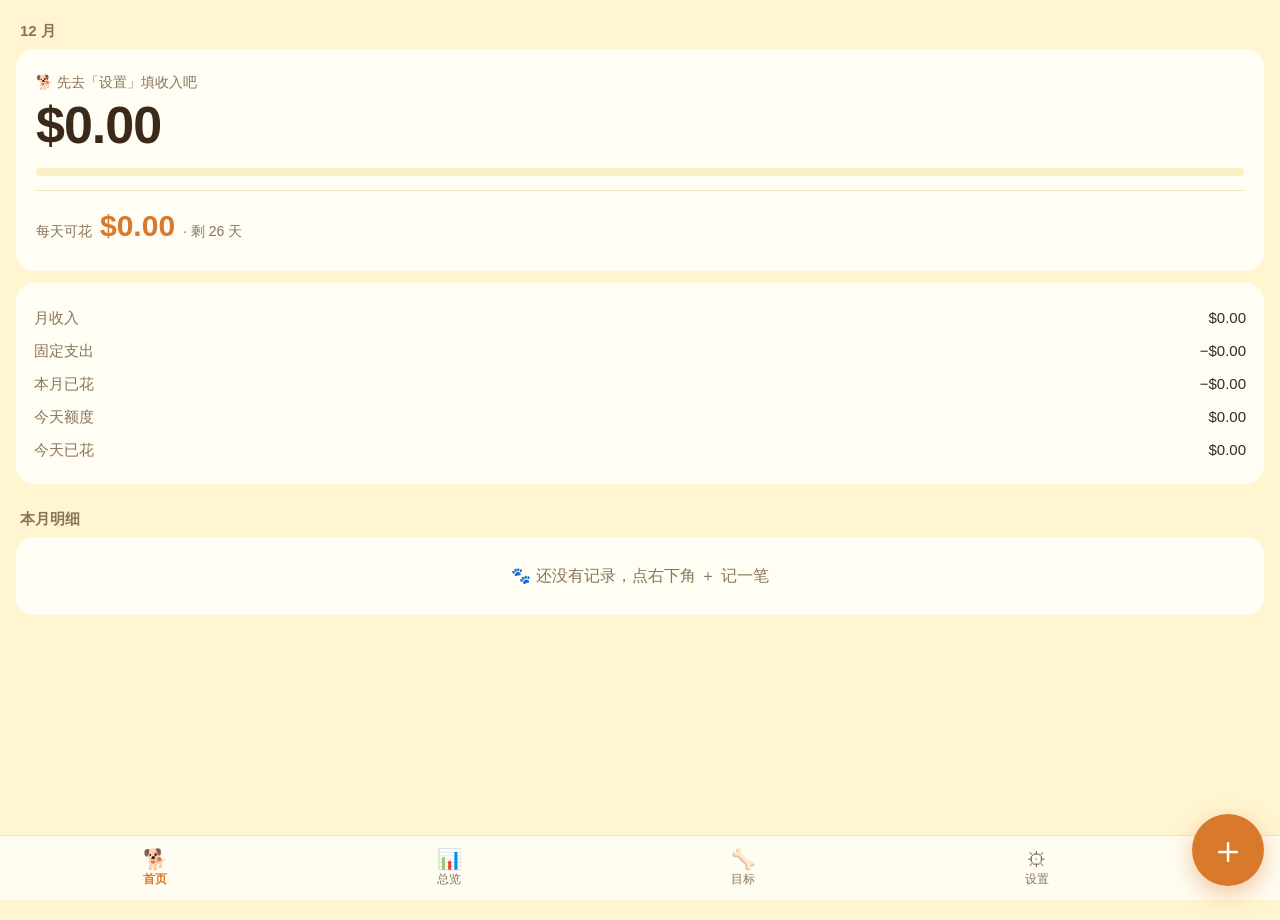
==== index.html @ 3ca0eac1 "柴柴账本 PWA：记账、月/年总览、超支提醒、存钱目标 Co-Authored-By: Claude Opus 5.5 <noreply@anthropic.com>" ====
<!doctype html>
<html lang="zh-CN">
<head>
<meta charset="utf-8">
<meta name="viewport" content="width=device-width, initial-scale=1, viewport-fit=cover, user-scalable=no">
<title>柴柴账本</title>
<meta name="theme-color" content="#fff5d1">
<meta name="apple-mobile-web-app-capable" content="yes">
<meta name="mobile-web-app-capable" content="yes">
<meta name="apple-mobile-web-app-status-bar-style" content="default">
<meta name="apple-mobile-web-app-title" content="柴柴账本">
<link rel="manifest" href="manifest.webmanifest">
<link rel="apple-touch-icon" href="icons/icon-180.png">
<link rel="icon" href="icons/icon-192.png">
<link rel="stylesheet" href="style.css">
</head>
<body>
<main id="view"></main>

<nav class="tabbar">
  <button data-tab="home" class="active"><span class="ico">🐕</span>首页</button>
  <button data-tab="overview"><span class="ico">📊</span>总览</button>
  <button data-tab="goals"><span class="ico">🦴</span>目标</button>
  <button data-tab="settings"><span class="ico">⚙</span>设置</button>
</nav>
<button id="fab" aria-label="记一笔">＋</button>

<!-- 记一笔 -->
<div class="sheet-bg" id="addSheet" hidden>
  <div class="sheet">
    <div class="sheet-head">
      <button class="link" data-close>取消</button>
      <strong>记一笔</strong>
      <input type="date" id="addDate" class="date-input">
    </div>
    <div class="amount-display" id="addAmount">$0</div>
    <div class="add-warn" id="addWarn" hidden></div>
    <input id="addNote" class="note" placeholder="备注（可选）" maxlength="40">
    <div class="cats" id="catGrid"></div>
    <div class="keypad" id="keypad"></div>
  </div>
</div>

<!-- 通用输入弹窗 -->
<div class="sheet-bg" id="formSheet" hidden>
  <div class="sheet">
    <div class="sheet-head">
      <button class="link" data-close>取消</button>
      <strong id="formTitle"></strong>
      <button class="link strong" id="formSave">保存</button>
    </div>
    <form id="formBody" class="form"></form>
  </div>
</div>

<div id="toast" hidden></div>
<script src="app.js"></script>
</body>
</html>
---- style.css ----
:root {
  --bg: #fff5d1;
  --card: #fffdf4;
  --text: #3b2a1a;
  --muted: #8a7458;
  --line: #f1e4bb;
  --brand: #d9792b;
  --brand-soft: #fde6c8;
  --danger: #c0392b;
  --danger-soft: #fbe0da;
  --key: #fbefc4;
  --radius: 18px;
}
@media (prefers-color-scheme: dark) {
  :root {
    --bg: #1d1710;
    --card: #2a2118;
    --text: #f7ead0;
    --muted: #b39d7c;
    --line: #3a2e21;
    --brand: #f0a04b;
    --brand-soft: #4a321a;
    --danger: #f08070;
    --danger-soft: #45231e;
    --key: #352a1e;
  }
}
* { box-sizing: border-box; -webkit-tap-highlight-color: transparent; }
html, body { margin: 0; background: var(--bg); color: var(--text); }
body {
  font: 16px/1.4 -apple-system, BlinkMacSystemFont, "PingFang SC", "Helvetica Neue", sans-serif;
  padding: env(safe-area-inset-top) 16px calc(96px + env(safe-area-inset-bottom));
  min-height: 100vh;
  -webkit-user-select: none; user-select: none;
}
input, button, select { font: inherit; color: inherit; }
button { cursor: pointer; border: 0; background: none; }
.num { font-variant-numeric: tabular-nums; }

h1 { font-size: 15px; font-weight: 600; color: var(--muted); margin: 20px 4px 8px; }
h2 { font-size: 15px; font-weight: 600; color: var(--muted); margin: 24px 4px 8px; }

.card { background: var(--card); border-radius: var(--radius); padding: 18px; margin-bottom: 12px; }

/* 首页大数字 */
.hero { padding: 24px 20px; }
.hero .label { color: var(--muted); font-size: 14px; }
.hero .big { font-size: 52px; font-weight: 700; letter-spacing: -1px; line-height: 1.1; margin: 4px 0 2px; }
.hero .big.neg { color: var(--danger); }
.hero .daily { display: flex; align-items: baseline; gap: 8px; margin-top: 14px; padding-top: 14px; border-top: 1px solid var(--line); }
.hero .daily b { font-size: 30px; font-weight: 700; color: var(--brand); }
.hero .daily b.neg { color: var(--danger); }
.bar { height: 8px; background: var(--key); border-radius: 99px; overflow: hidden; margin-top: 14px; }
.bar > i { display: block; height: 100%; background: var(--brand); border-radius: 99px; transition: width .3s; }
.bar.over > i { background: var(--danger); }

.rows .row { display: flex; justify-content: space-between; padding: 6px 0; color: var(--muted); font-size: 15px; }
.rows .row span:last-child { color: var(--text); }

.list { background: var(--card); border-radius: var(--radius); overflow: hidden; }
.item { display: flex; align-items: center; gap: 12px; padding: 14px 16px; border-bottom: 1px solid var(--line); }
.item:last-child { border-bottom: 0; }
.item .emoji { font-size: 22px; width: 40px; height: 40px; display: grid; place-items: center; background: var(--key); border-radius: 12px; flex: none; }
.item .mid { flex: 1; min-width: 0; }
.item .mid div:first-child { font-weight: 600; }
.item .mid div:last-child { color: var(--muted); font-size: 13px; white-space: nowrap; overflow: hidden; text-overflow: ellipsis; }
.item .amt { font-weight: 600; }
.item .del { color: var(--muted); font-size: 20px; width: 36px; height: 36px; }
.empty { color: var(--muted); text-align: center; padding: 28px 16px; }

/* 目标 */
.goal .top { display: flex; justify-content: space-between; align-items: baseline; }
.goal .name { font-size: 18px; font-weight: 700; }
.goal .pct { color: var(--brand); font-weight: 700; }
.goal .sub { color: var(--muted); font-size: 14px; margin-top: 6px; }
.goal .bar { height: 12px; }
.goal .actions { display: flex; gap: 8px; margin-top: 14px; }

.btn { display: block; width: 100%; min-height: 54px; border-radius: 14px; font-size: 17px; font-weight: 600; background: var(--brand); color: #fff; }
.btn.soft { background: var(--brand-soft); color: var(--brand); }
.btn.ghost { background: var(--key); color: var(--text); }
.btn.danger { background: var(--danger-soft); color: var(--danger); }
.btn + .btn { margin-top: 10px; }
.actions .btn { margin: 0; min-height: 48px; font-size: 16px; }
@media (prefers-color-scheme: dark) { .btn:not(.soft):not(.ghost):not(.danger) { color: #2a1806; } }

/* 设置 */
.set-row { display: flex; justify-content: space-between; align-items: center; min-height: 56px; padding: 0 16px; border-bottom: 1px solid var(--line); width: 100%; text-align: left; }
.set-row:last-child { border-bottom: 0; }
.set-row span:last-child { color: var(--muted); }
.set-row .chev::after { content: " ›"; }
.hint { color: var(--muted); font-size: 13px; margin: 8px 4px 0; }

/* Tab 栏 + 悬浮按钮（放在右下，右手拇指可及） */
.tabbar {
  position: fixed; left: 0; right: 0; bottom: 0; z-index: 10;
  display: flex; padding: 6px 96px calc(6px + env(safe-area-inset-bottom)) 8px;
  background: color-mix(in srgb, var(--card) 92%, transparent);
  backdrop-filter: blur(16px); -webkit-backdrop-filter: blur(16px);
  border-top: 1px solid var(--line);
}
.tabbar button { flex: 1; display: flex; flex-direction: column; align-items: center; gap: 2px; font-size: 12px; color: var(--muted); min-height: 52px; justify-content: center; }
.tabbar .ico { font-size: 20px; line-height: 1; }
.tabbar button.active { color: var(--brand); font-weight: 600; }
#fab {
  position: fixed; z-index: 11; right: 16px; bottom: calc(14px + env(safe-area-inset-bottom));
  width: 72px; height: 72px; border-radius: 50%;
  background: var(--brand); color: #fff; font-size: 38px; line-height: 1;
  box-shadow: 0 8px 24px rgba(217, 121, 43, .4);
}
@media (prefers-color-scheme: dark) { #fab { color: #2a1806; } }
#fab:active, .btn:active, .key:active, .cat:active { transform: scale(.96); }

/* 底部弹出面板 */
.sheet-bg { position: fixed; inset: 0; z-index: 20; background: rgba(0,0,0,.35); display: flex; align-items: flex-end; }
.sheet-bg[hidden] { display: none; }
.sheet {
  width: 100%; max-height: 94vh; overflow-y: auto;
  background: var(--bg); border-radius: 22px 22px 0 0;
  padding: 12px 16px calc(16px + env(safe-area-inset-bottom));
  animation: up .22s ease-out;
}
@keyframes up { from { transform: translateY(40%); opacity: .5; } }
.sheet-head { display: grid; grid-template-columns: 1fr auto 1fr; align-items: center; min-height: 44px; }
.sheet-head > :first-child { justify-self: start; }
.sheet-head > :last-child { justify-self: end; }
.link { color: var(--brand); font-size: 17px; padding: 8px 4px; }
.link.strong { font-weight: 700; }
.date-input { border: 0; background: var(--key); border-radius: 10px; padding: 6px 8px; font-size: 14px; max-width: 140px; }

.amount-display { font-size: 48px; font-weight: 700; text-align: center; padding: 10px 0 6px; letter-spacing: -1px; }
.note { width: 100%; border: 0; background: var(--card); border-radius: 12px; padding: 12px 14px; font-size: 16px; -webkit-user-select: text; user-select: text; }
.cats { display: grid; grid-template-columns: repeat(4, 1fr); gap: 8px; margin: 12px 0; }
.cat { background: var(--card); border-radius: 14px; min-height: 62px; display: flex; flex-direction: column; align-items: center; justify-content: center; font-size: 13px; gap: 2px; border: 2px solid transparent; }
.cat span { font-size: 22px; }
.cat.sel { border-color: var(--brand); background: var(--brand-soft); color: var(--brand); font-weight: 600; }
.keypad { display: grid; grid-template-columns: repeat(3, 1fr) 1.2fr; gap: 8px; }
.key { min-height: 58px; border-radius: 14px; background: var(--card); font-size: 24px; font-weight: 500; }
.key.ok { grid-column: 4; grid-row: 1 / span 4; background: var(--brand); color: #fff; font-size: 20px; font-weight: 700; }
@media (prefers-color-scheme: dark) { .key.ok { color: #2a1806; } }
.key.ok:disabled { opacity: .4; }

.form label { display: block; margin: 14px 0 0; }
.form label > span { display: block; color: var(--muted); font-size: 14px; margin: 0 4px 6px; }
.form input, .form select { width: 100%; min-height: 52px; border: 0; background: var(--card); border-radius: 12px; padding: 0 14px; font-size: 18px; -webkit-user-select: text; user-select: text; -webkit-appearance: none; appearance: none; }
.seg { display: flex; background: var(--key); border-radius: 12px; padding: 3px; }
.seg button { flex: 1; min-height: 44px; border-radius: 10px; font-size: 16px; color: var(--muted); }
.seg button.on { background: var(--card); color: var(--text); font-weight: 600; box-shadow: 0 1px 3px rgba(0,0,0,.08); }
.form .calc { color: var(--brand); font-size: 14px; margin: 6px 4px 0; min-height: 1em; }
.fixed-line { display: flex; gap: 8px; align-items: center; margin-top: 8px; }
.fixed-line input { min-height: 48px; font-size: 16px; }
.fixed-line .n { flex: 1.3; }
.fixed-line .a { flex: 1; }
.fixed-line select { width: 76px; min-height: 48px; font-size: 15px; padding: 0 8px; }
.fixed-line .x { width: 36px; color: var(--muted); font-size: 20px; flex: none; }

#toast { position: fixed; left: 50%; top: calc(16px + env(safe-area-inset-top)); transform: translateX(-50%); z-index: 30; background: var(--text); color: var(--bg); padding: 10px 18px; border-radius: 99px; font-size: 15px; }

/* 超支提示 */
.warn { color: var(--danger); font-weight: 600; font-size: 15px; }
.warn.card { background: var(--danger-soft); padding: 14px 16px; }
.warn.card.soft { background: var(--brand-soft); color: var(--text); font-weight: 500; }
.rows .warn { padding-bottom: 8px; margin-bottom: 4px; border-bottom: 1px solid var(--line); }
.add-warn { text-align: center; font-size: 14px; border-radius: 12px; padding: 8px 12px; margin: 0 0 10px; }
.add-warn[hidden] { display: none; }
.add-warn.over { background: var(--danger-soft); color: var(--danger); font-weight: 600; }
.add-warn.tight { background: var(--brand-soft); color: var(--text); }
.neg { color: var(--danger) !important; }

/* 总览 */
.ov-seg { margin-bottom: 12px; }
.pager { display: flex; align-items: center; justify-content: space-between; margin-bottom: 12px; }
.pager strong { font-size: 18px; }
.pager button { width: 52px; height: 48px; border-radius: 14px; background: var(--card); font-size: 26px; color: var(--brand); }
.pager button:disabled { opacity: .3; }
.rows .row.total { border-top: 1px solid var(--line); margin-top: 6px; padding-top: 12px; font-weight: 700; color: var(--text); font-size: 17px; }
.rows .muted-note { font-size: 13px; padding-top: 0; }
.cat-row small { color: var(--muted); font-weight: 400; margin-left: 4px; }
.bar.thin { height: 6px; margin-top: 6px; }

.chart { position: relative; display: flex; align-items: flex-end; gap: 4px; height: 160px; padding-bottom: 20px; }
.chart .col { flex: 1; height: 100%; display: flex; flex-direction: column; justify-content: flex-end; align-items: stretch; position: relative; padding: 0; }
.chart .col i { display: block; background: var(--brand); border-radius: 4px 4px 0 0; min-height: 2px; }
.chart .col.over i { background: var(--danger); }
.chart .col.off i { background: var(--line); }
.chart .col span { position: absolute; bottom: -20px; left: 0; right: 0; text-align: center; font-size: 11px; color: var(--muted); }
.chart .budget-line { position: absolute; left: 0; right: 0; bottom: calc(20px + (100% - 20px) * var(--b)); border-top: 2px dashed var(--muted); opacity: .7; pointer-events: none; z-index: 1; }
.legend { display: flex; gap: 16px; flex-wrap: wrap; font-size: 12px; color: var(--muted); margin-top: 10px; }
.legend .sw { display: inline-block; width: 10px; height: 10px; border-radius: 2px; background: var(--brand); margin-right: 4px; vertical-align: -1px; }
.legend .sw.dash { background: none; border-top: 2px dashed var(--muted); height: 0; width: 14px; border-radius: 0; vertical-align: 3px; }
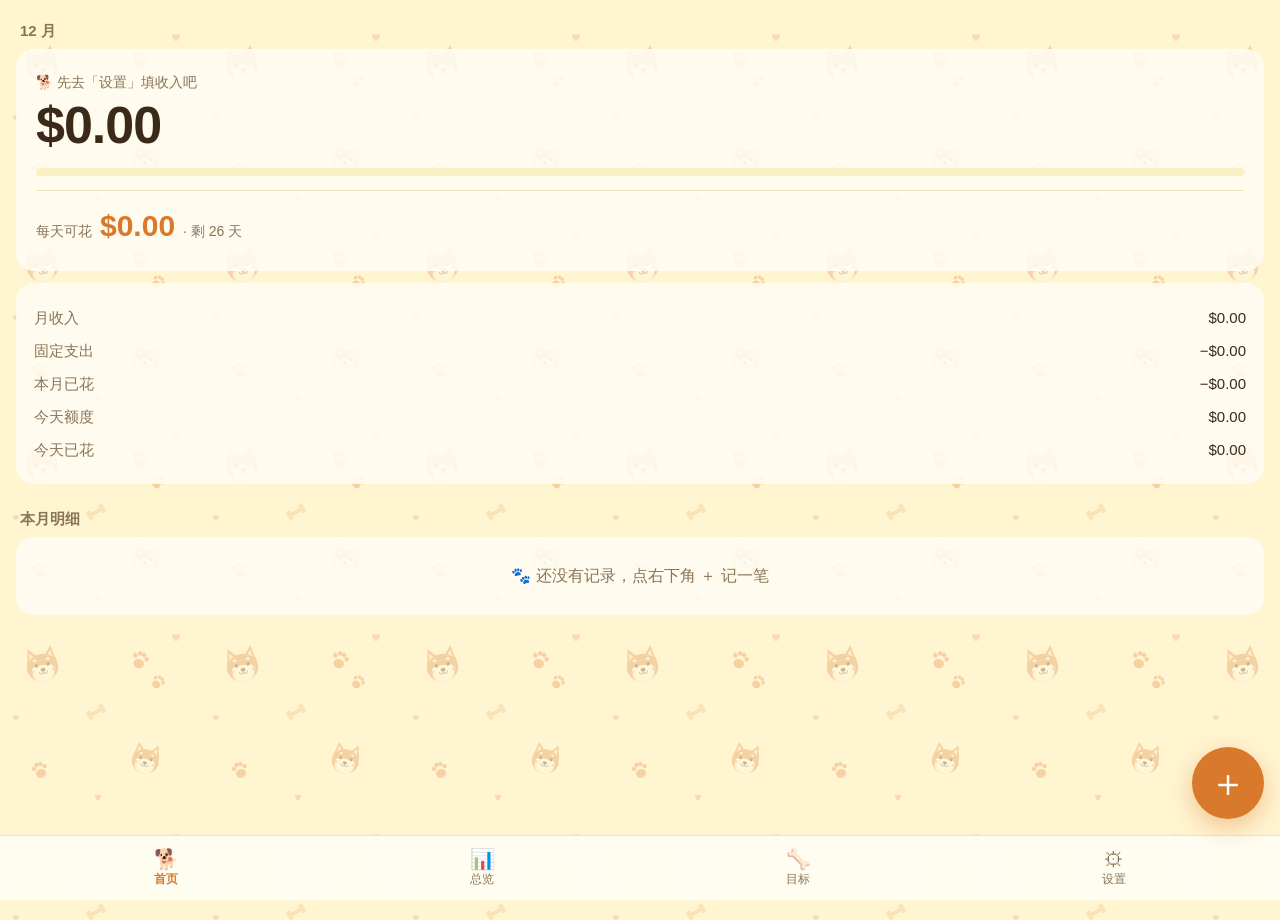
==== commit 3f25a951: "深色模式下状态栏用深棕色 Co-Authored-By: Claude Opus 5.5 <noreply@anthropic.com>" ====
--- a/index.html
+++ b/index.html
@@ -4,7 +4,8 @@
 <meta charset="utf-8">
 <meta name="viewport" content="width=device-width, initial-scale=1, viewport-fit=cover, user-scalable=no">
 <title>柴柴账本</title>
-<meta name="theme-color" content="#fff5d1">
+<meta name="theme-color" content="#fff5d1" media="(prefers-color-scheme: light)">
+<meta name="theme-color" content="#1d1710" media="(prefers-color-scheme: dark)">
 <meta name="apple-mobile-web-app-capable" content="yes">
 <meta name="mobile-web-app-capable" content="yes">
 <meta name="apple-mobile-web-app-status-bar-style" content="default">
--- a/style.css
+++ b/style.css
@@ -29,7 +29,7 @@
 html, body { margin: 0; background: var(--bg); color: var(--text); }
 body {
   font: 16px/1.4 -apple-system, BlinkMacSystemFont, "PingFang SC", "Helvetica Neue", sans-serif;
-  padding: env(safe-area-inset-top) 16px calc(96px + env(safe-area-inset-bottom));
+  padding: env(safe-area-inset-top) 16px calc(170px + env(safe-area-inset-bottom));
   min-height: 100vh;
   -webkit-user-select: none; user-select: none;
 }
@@ -91,10 +91,10 @@
 .set-row .chev::after { content: " ›"; }
 .hint { color: var(--muted); font-size: 13px; margin: 8px 4px 0; }
 
-/* Tab 栏 + 悬浮按钮（放在右下，右手拇指可及） */
+/* Tab 栏 + 悬浮按钮（在 Tab 栏上方右下角，右手拇指可及） */
 .tabbar {
   position: fixed; left: 0; right: 0; bottom: 0; z-index: 10;
-  display: flex; padding: 6px 96px calc(6px + env(safe-area-inset-bottom)) 8px;
+  display: flex; padding: 6px 8px calc(6px + env(safe-area-inset-bottom));
   background: color-mix(in srgb, var(--card) 92%, transparent);
   backdrop-filter: blur(16px); -webkit-backdrop-filter: blur(16px);
   border-top: 1px solid var(--line);
@@ -103,7 +103,7 @@
 .tabbar .ico { font-size: 20px; line-height: 1; }
 .tabbar button.active { color: var(--brand); font-weight: 600; }
 #fab {
-  position: fixed; z-index: 11; right: 16px; bottom: calc(14px + env(safe-area-inset-bottom));
+  position: fixed; z-index: 11; right: 16px; bottom: calc(81px + env(safe-area-inset-bottom));
   width: 72px; height: 72px; border-radius: 50%;
   background: var(--brand); color: #fff; font-size: 38px; line-height: 1;
   box-shadow: 0 8px 24px rgba(217, 121, 43, .4);
@@ -188,3 +188,12 @@
 .legend { display: flex; gap: 16px; flex-wrap: wrap; font-size: 12px; color: var(--muted); margin-top: 10px; }
 .legend .sw { display: inline-block; width: 10px; height: 10px; border-radius: 2px; background: var(--brand); margin-right: 4px; vertical-align: -1px; }
 .legend .sw.dash { background: none; border-top: 2px dashed var(--muted); height: 0; width: 14px; border-radius: 0; vertical-align: 3px; }
+
+/* 背景：小柴犬、爪印、骨头、爱心平铺图案（淡淡的，不影响阅读） */
+:root { --pattern: url("data:image/svg+xml,%3Csvg xmlns=%22http://www.w3.org/2000/svg%22 width=%22200%22 height=%22200%22%3E%3Cg opacity=%220.3%22%3E%3Cg transform=%22translate(42 44) rotate(-10) scale(46) translate(-.5 -.5)%22%3E %3Cpath d=%22M.17 .5L.25 .13L.45 .36ZM.83 .5L.75 .13L.55 .36Z%22 fill=%22%23de8034%22/%3E %3Cpath d=%22M.23 .43L.27 .22L.39 .37ZM.77 .43L.73 .22L.61 .37Z%22 fill=%22%23ffd6b4%22/%3E %3Cellipse cx=%22.5%22 cy=%22.58%22 rx=%22.34%22 ry=%22.3%22 fill=%22%23de8034%22/%3E %3Cellipse cx=%22.5%22 cy=%22.7%22 rx=%22.24%22 ry=%22.18%22 fill=%22%23fff6e4%22/%3E %3Cellipse cx=%22.36%22 cy=%22.62%22 rx=%22.1%22 ry=%22.09%22 fill=%22%23fff6e4%22/%3E%3Cellipse cx=%22.64%22 cy=%22.62%22 rx=%22.1%22 ry=%22.09%22 fill=%22%23fff6e4%22/%3E %3Cellipse cx=%22.355%22 cy=%22.405%22 rx=%22.045%22 ry=%22.025%22 fill=%22%23fff6e4%22/%3E%3Cellipse cx=%22.645%22 cy=%22.405%22 rx=%22.045%22 ry=%22.025%22 fill=%22%23fff6e4%22/%3E %3Ccircle cx=%22.37%22 cy=%22.52%22 r=%22.038%22 fill=%22%233b2a1a%22/%3E%3Ccircle cx=%22.63%22 cy=%22.52%22 r=%22.038%22 fill=%22%233b2a1a%22/%3E %3Cellipse cx=%22.5%22 cy=%22.625%22 rx=%22.055%22 ry=%22.038%22 fill=%22%233b2a1a%22/%3E %3Cellipse cx=%22.27%22 cy=%22.64%22 rx=%22.045%22 ry=%22.028%22 fill=%22%23f0968c%22/%3E%3Cellipse cx=%22.73%22 cy=%22.64%22 rx=%22.045%22 ry=%22.028%22 fill=%22%23f0968c%22/%3E %3Cpath d=%22M.41 .67A.045 .045 0 0 0 .5 .67A.045 .045 0 0 0 .59 .67%22 fill=%22none%22 stroke=%22%233b2a1a%22 stroke-width=%22.016%22 stroke-linecap=%22round%22/%3E %3C/g%3E%3Cg transform=%22translate(146 138) rotate(12) scale(40) translate(-.5 -.5)%22%3E %3Cpath d=%22M.17 .5L.25 .13L.45 .36ZM.83 .5L.75 .13L.55 .36Z%22 fill=%22%23de8034%22/%3E %3Cpath d=%22M.23 .43L.27 .22L.39 .37ZM.77 .43L.73 .22L.61 .37Z%22 fill=%22%23ffd6b4%22/%3E %3Cellipse cx=%22.5%22 cy=%22.58%22 rx=%22.34%22 ry=%22.3%22 fill=%22%23de8034%22/%3E %3Cellipse cx=%22.5%22 cy=%22.7%22 rx=%22.24%22 ry=%22.18%22 fill=%22%23fff6e4%22/%3E %3Cellipse cx=%22.36%22 cy=%22.62%22 rx=%22.1%22 ry=%22.09%22 fill=%22%23fff6e4%22/%3E%3Cellipse cx=%22.64%22 cy=%22.62%22 rx=%22.1%22 ry=%22.09%22 fill=%22%23fff6e4%22/%3E %3Cellipse cx=%22.355%22 cy=%22.405%22 rx=%22.045%22 ry=%22.025%22 fill=%22%23fff6e4%22/%3E%3Cellipse cx=%22.645%22 cy=%22.405%22 rx=%22.045%22 ry=%22.025%22 fill=%22%23fff6e4%22/%3E %3Ccircle cx=%22.37%22 cy=%22.52%22 r=%22.038%22 fill=%22%233b2a1a%22/%3E%3Ccircle cx=%22.63%22 cy=%22.52%22 r=%22.038%22 fill=%22%233b2a1a%22/%3E %3Cellipse cx=%22.5%22 cy=%22.625%22 rx=%22.055%22 ry=%22.038%22 fill=%22%233b2a1a%22/%3E %3Cellipse cx=%22.27%22 cy=%22.64%22 rx=%22.045%22 ry=%22.028%22 fill=%22%23f0968c%22/%3E%3Cellipse cx=%22.73%22 cy=%22.64%22 rx=%22.045%22 ry=%22.028%22 fill=%22%23f0968c%22/%3E %3Cpath d=%22M.41 .67A.045 .045 0 0 0 .5 .67A.045 .045 0 0 0 .59 .67%22 fill=%22none%22 stroke=%22%233b2a1a%22 stroke-width=%22.016%22 stroke-linecap=%22round%22/%3E %3C/g%3E%3Cg transform=%22translate(140 40) rotate(20) scale(1.3)%22 fill=%22%23de8034%22%3E %3Cellipse cx=%220%22 cy=%223%22 rx=%224.2%22 ry=%223.6%22/%3E%3Ccircle cx=%22-4.6%22 cy=%22-2.2%22 r=%221.8%22/%3E%3Ccircle cx=%22-1.6%22 cy=%22-4.8%22 r=%221.8%22/%3E%3Ccircle cx=%221.6%22 cy=%22-4.8%22 r=%221.8%22/%3E%3Ccircle cx=%224.6%22 cy=%22-2.2%22 r=%221.8%22/%3E%3C/g%3E%3Cg transform=%22translate(158 62) rotate(35) scale(1.0)%22 fill=%22%23de8034%22%3E %3Cellipse cx=%220%22 cy=%223%22 rx=%224.2%22 ry=%223.6%22/%3E%3Ccircle cx=%22-4.6%22 cy=%22-2.2%22 r=%221.8%22/%3E%3Ccircle cx=%22-1.6%22 cy=%22-4.8%22 r=%221.8%22/%3E%3Ccircle cx=%221.6%22 cy=%22-4.8%22 r=%221.8%22/%3E%3Ccircle cx=%224.6%22 cy=%22-2.2%22 r=%221.8%22/%3E%3C/g%3E%3Cg transform=%22translate(40 150) rotate(-15) scale(1.2)%22 fill=%22%23de8034%22%3E %3Cellipse cx=%220%22 cy=%223%22 rx=%224.2%22 ry=%223.6%22/%3E%3Ccircle cx=%22-4.6%22 cy=%22-2.2%22 r=%221.8%22/%3E%3Ccircle cx=%22-1.6%22 cy=%22-4.8%22 r=%221.8%22/%3E%3Ccircle cx=%221.6%22 cy=%22-4.8%22 r=%221.8%22/%3E%3Ccircle cx=%224.6%22 cy=%22-2.2%22 r=%221.8%22/%3E%3C/g%3E%3Cg transform=%22translate(96 92) rotate(-30)%22 fill=%22%23e8b878%22%3E %3Crect x=%22-7%22 y=%22-2%22 width=%2214%22 height=%224%22 rx=%222%22/%3E%3Ccircle cx=%22-7%22 cy=%22-2.2%22 r=%222.6%22/%3E%3Ccircle cx=%22-7%22 cy=%222.2%22 r=%222.6%22/%3E%3Ccircle cx=%227%22 cy=%22-2.2%22 r=%222.6%22/%3E%3Ccircle cx=%227%22 cy=%222.2%22 r=%222.6%22/%3E%3C/g%3E%3Cpath transform=%22translate(176 18) scale(1.2)%22 d=%22M0 3C-5-1-3-5 0-2.5C3-5 5-1 0 3Z%22 fill=%22%23f0968c%22/%3E%3Cpath transform=%22translate(98 178) scale(1.0)%22 d=%22M0 3C-5-1-3-5 0-2.5C3-5 5-1 0 3Z%22 fill=%22%23f0968c%22/%3E%3Cpath transform=%22translate(16 98) scale(0.9)%22 d=%22M0 3C-5-1-3-5 0-2.5C3-5 5-1 0 3Z%22 fill=%22%23f0968c%22/%3E%3C/g%3E%3C/svg%3E"); }
+@media (prefers-color-scheme: dark) { :root { --pattern: url("data:image/svg+xml,%3Csvg xmlns=%22http://www.w3.org/2000/svg%22 width=%22200%22 height=%22200%22%3E%3Cg opacity=%220.15%22%3E%3Cg transform=%22translate(42 44) rotate(-10) scale(46) translate(-.5 -.5)%22%3E %3Cpath d=%22M.17 .5L.25 .13L.45 .36ZM.83 .5L.75 .13L.55 .36Z%22 fill=%22%23de8034%22/%3E %3Cpath d=%22M.23 .43L.27 .22L.39 .37ZM.77 .43L.73 .22L.61 .37Z%22 fill=%22%23ffd6b4%22/%3E %3Cellipse cx=%22.5%22 cy=%22.58%22 rx=%22.34%22 ry=%22.3%22 fill=%22%23de8034%22/%3E %3Cellipse cx=%22.5%22 cy=%22.7%22 rx=%22.24%22 ry=%22.18%22 fill=%22%23fff6e4%22/%3E %3Cellipse cx=%22.36%22 cy=%22.62%22 rx=%22.1%22 ry=%22.09%22 fill=%22%23fff6e4%22/%3E%3Cellipse cx=%22.64%22 cy=%22.62%22 rx=%22.1%22 ry=%22.09%22 fill=%22%23fff6e4%22/%3E %3Cellipse cx=%22.355%22 cy=%22.405%22 rx=%22.045%22 ry=%22.025%22 fill=%22%23fff6e4%22/%3E%3Cellipse cx=%22.645%22 cy=%22.405%22 rx=%22.045%22 ry=%22.025%22 fill=%22%23fff6e4%22/%3E %3Ccircle cx=%22.37%22 cy=%22.52%22 r=%22.038%22 fill=%22%233b2a1a%22/%3E%3Ccircle cx=%22.63%22 cy=%22.52%22 r=%22.038%22 fill=%22%233b2a1a%22/%3E %3Cellipse cx=%22.5%22 cy=%22.625%22 rx=%22.055%22 ry=%22.038%22 fill=%22%233b2a1a%22/%3E %3Cellipse cx=%22.27%22 cy=%22.64%22 rx=%22.045%22 ry=%22.028%22 fill=%22%23f0968c%22/%3E%3Cellipse cx=%22.73%22 cy=%22.64%22 rx=%22.045%22 ry=%22.028%22 fill=%22%23f0968c%22/%3E %3Cpath d=%22M.41 .67A.045 .045 0 0 0 .5 .67A.045 .045 0 0 0 .59 .67%22 fill=%22none%22 stroke=%22%233b2a1a%22 stroke-width=%22.016%22 stroke-linecap=%22round%22/%3E %3C/g%3E%3Cg transform=%22translate(146 138) rotate(12) scale(40) translate(-.5 -.5)%22%3E %3Cpath d=%22M.17 .5L.25 .13L.45 .36ZM.83 .5L.75 .13L.55 .36Z%22 fill=%22%23de8034%22/%3E %3Cpath d=%22M.23 .43L.27 .22L.39 .37ZM.77 .43L.73 .22L.61 .37Z%22 fill=%22%23ffd6b4%22/%3E %3Cellipse cx=%22.5%22 cy=%22.58%22 rx=%22.34%22 ry=%22.3%22 fill=%22%23de8034%22/%3E %3Cellipse cx=%22.5%22 cy=%22.7%22 rx=%22.24%22 ry=%22.18%22 fill=%22%23fff6e4%22/%3E %3Cellipse cx=%22.36%22 cy=%22.62%22 rx=%22.1%22 ry=%22.09%22 fill=%22%23fff6e4%22/%3E%3Cellipse cx=%22.64%22 cy=%22.62%22 rx=%22.1%22 ry=%22.09%22 fill=%22%23fff6e4%22/%3E %3Cellipse cx=%22.355%22 cy=%22.405%22 rx=%22.045%22 ry=%22.025%22 fill=%22%23fff6e4%22/%3E%3Cellipse cx=%22.645%22 cy=%22.405%22 rx=%22.045%22 ry=%22.025%22 fill=%22%23fff6e4%22/%3E %3Ccircle cx=%22.37%22 cy=%22.52%22 r=%22.038%22 fill=%22%233b2a1a%22/%3E%3Ccircle cx=%22.63%22 cy=%22.52%22 r=%22.038%22 fill=%22%233b2a1a%22/%3E %3Cellipse cx=%22.5%22 cy=%22.625%22 rx=%22.055%22 ry=%22.038%22 fill=%22%233b2a1a%22/%3E %3Cellipse cx=%22.27%22 cy=%22.64%22 rx=%22.045%22 ry=%22.028%22 fill=%22%23f0968c%22/%3E%3Cellipse cx=%22.73%22 cy=%22.64%22 rx=%22.045%22 ry=%22.028%22 fill=%22%23f0968c%22/%3E %3Cpath d=%22M.41 .67A.045 .045 0 0 0 .5 .67A.045 .045 0 0 0 .59 .67%22 fill=%22none%22 stroke=%22%233b2a1a%22 stroke-width=%22.016%22 stroke-linecap=%22round%22/%3E %3C/g%3E%3Cg transform=%22translate(140 40) rotate(20) scale(1.3)%22 fill=%22%23de8034%22%3E %3Cellipse cx=%220%22 cy=%223%22 rx=%224.2%22 ry=%223.6%22/%3E%3Ccircle cx=%22-4.6%22 cy=%22-2.2%22 r=%221.8%22/%3E%3Ccircle cx=%22-1.6%22 cy=%22-4.8%22 r=%221.8%22/%3E%3Ccircle cx=%221.6%22 cy=%22-4.8%22 r=%221.8%22/%3E%3Ccircle cx=%224.6%22 cy=%22-2.2%22 r=%221.8%22/%3E%3C/g%3E%3Cg transform=%22translate(158 62) rotate(35) scale(1.0)%22 fill=%22%23de8034%22%3E %3Cellipse cx=%220%22 cy=%223%22 rx=%224.2%22 ry=%223.6%22/%3E%3Ccircle cx=%22-4.6%22 cy=%22-2.2%22 r=%221.8%22/%3E%3Ccircle cx=%22-1.6%22 cy=%22-4.8%22 r=%221.8%22/%3E%3Ccircle cx=%221.6%22 cy=%22-4.8%22 r=%221.8%22/%3E%3Ccircle cx=%224.6%22 cy=%22-2.2%22 r=%221.8%22/%3E%3C/g%3E%3Cg transform=%22translate(40 150) rotate(-15) scale(1.2)%22 fill=%22%23de8034%22%3E %3Cellipse cx=%220%22 cy=%223%22 rx=%224.2%22 ry=%223.6%22/%3E%3Ccircle cx=%22-4.6%22 cy=%22-2.2%22 r=%221.8%22/%3E%3Ccircle cx=%22-1.6%22 cy=%22-4.8%22 r=%221.8%22/%3E%3Ccircle cx=%221.6%22 cy=%22-4.8%22 r=%221.8%22/%3E%3Ccircle cx=%224.6%22 cy=%22-2.2%22 r=%221.8%22/%3E%3C/g%3E%3Cg transform=%22translate(96 92) rotate(-30)%22 fill=%22%23e8b878%22%3E %3Crect x=%22-7%22 y=%22-2%22 width=%2214%22 height=%224%22 rx=%222%22/%3E%3Ccircle cx=%22-7%22 cy=%22-2.2%22 r=%222.6%22/%3E%3Ccircle cx=%22-7%22 cy=%222.2%22 r=%222.6%22/%3E%3Ccircle cx=%227%22 cy=%22-2.2%22 r=%222.6%22/%3E%3Ccircle cx=%227%22 cy=%222.2%22 r=%222.6%22/%3E%3C/g%3E%3Cpath transform=%22translate(176 18) scale(1.2)%22 d=%22M0 3C-5-1-3-5 0-2.5C3-5 5-1 0 3Z%22 fill=%22%23f0968c%22/%3E%3Cpath transform=%22translate(98 178) scale(1.0)%22 d=%22M0 3C-5-1-3-5 0-2.5C3-5 5-1 0 3Z%22 fill=%22%23f0968c%22/%3E%3Cpath transform=%22translate(16 98) scale(0.9)%22 d=%22M0 3C-5-1-3-5 0-2.5C3-5 5-1 0 3Z%22 fill=%22%23f0968c%22/%3E%3C/g%3E%3C/svg%3E"); } }
+body { background-image: var(--pattern); background-size: 200px 200px; }
+/* 卡片微透，让背景小柴犬隐约透出来 */
+.card, .list { background: color-mix(in srgb, var(--card) 86%, transparent); }
+.warn.card { background: var(--danger-soft); }
+.warn.card.soft { background: var(--brand-soft); }
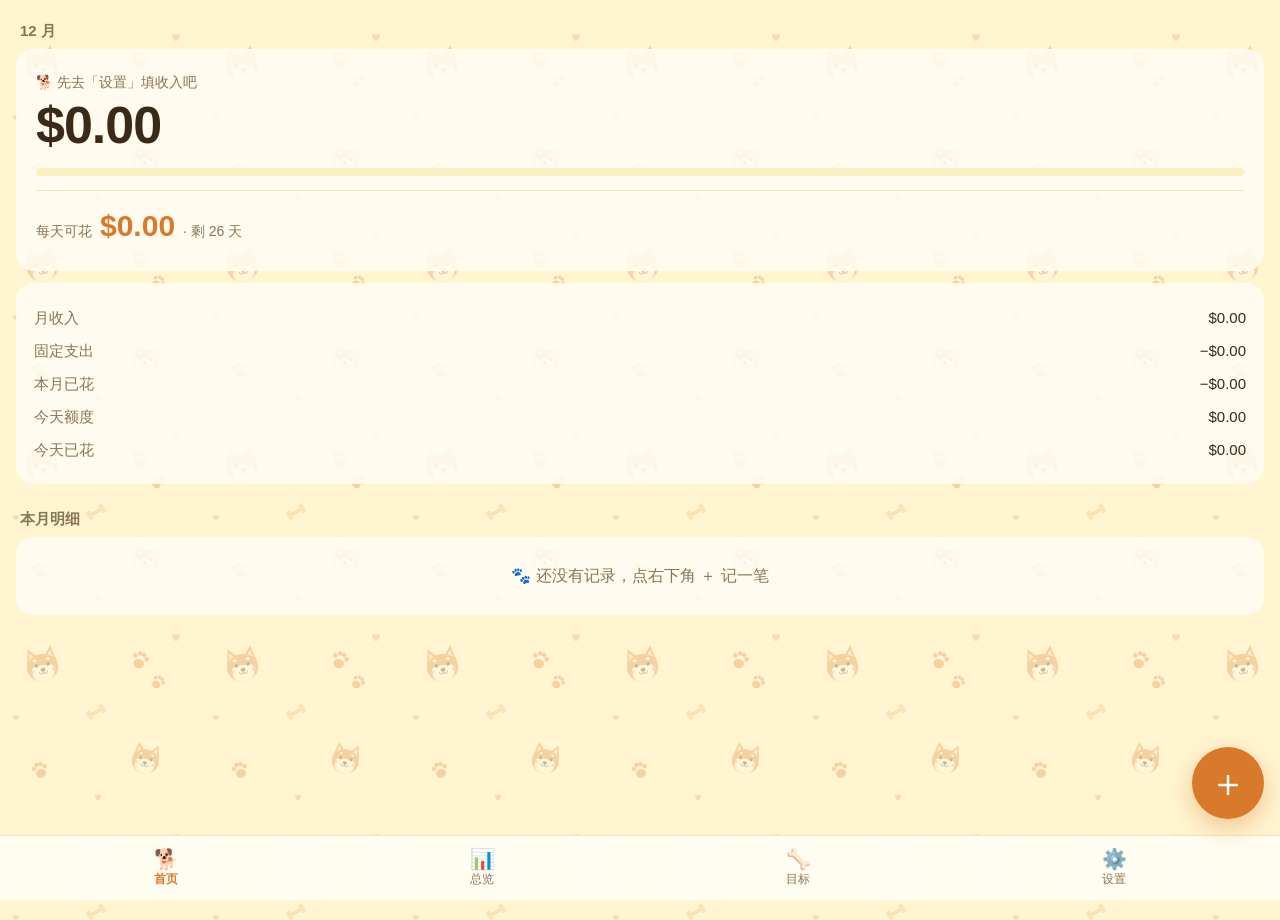
==== commit b5e9b8b6: "每周不固定收入、小金猪、按周扣固定支出、共省下、应用内确认框 - 收入可选「每周不固定」：按实际到账记录收入，不做预估；固定支出每周一扣一周 - 小金猪（总积蓄）：已有积蓄不算进任何月；目标和小金猪之" ====
--- a/index.html
+++ b/index.html
@@ -22,7 +22,7 @@
   <button data-tab="home" class="active"><span class="ico">🐕</span>首页</button>
   <button data-tab="overview"><span class="ico">📊</span>总览</button>
   <button data-tab="goals"><span class="ico">🦴</span>目标</button>
-  <button data-tab="settings"><span class="ico">⚙</span>设置</button>
+  <button data-tab="settings"><span class="ico">⚙️</span>设置</button>
 </nav>
 <button id="fab" aria-label="记一笔">＋</button>
 
@@ -33,6 +33,10 @@
       <button class="link" data-close>取消</button>
       <strong>记一笔</strong>
       <input type="date" id="addDate" class="date-input">
+    </div>
+    <div class="seg kind-seg" id="kindSeg" hidden>
+      <button data-kind="exp" class="on">支出</button>
+      <button data-kind="inc">收入</button>
     </div>
     <div class="amount-display" id="addAmount">$0</div>
     <div class="add-warn" id="addWarn" hidden></div>
@@ -54,6 +58,15 @@
   </div>
 </div>
 
+<!-- 确认框 -->
+<div class="sheet-bg confirm-bg" id="confirmSheet" hidden>
+  <div class="sheet confirm">
+    <p id="confirmMsg"></p>
+    <button class="btn" id="confirmOk">确定</button>
+    <button class="btn ghost" id="confirmCancel">取消</button>
+  </div>
+</div>
+
 <div id="toast" hidden></div>
 <script src="app.js"></script>
 </body>
--- a/style.css
+++ b/style.css
@@ -74,7 +74,7 @@
 .goal .pct { color: var(--brand); font-weight: 700; }
 .goal .sub { color: var(--muted); font-size: 14px; margin-top: 6px; }
 .goal .bar { height: 12px; }
-.goal .actions { display: flex; gap: 8px; margin-top: 14px; }
+.goal .actions, .piggy .actions { display: flex; gap: 8px; margin-top: 14px; }
 
 .btn { display: block; width: 100%; min-height: 54px; border-radius: 14px; font-size: 17px; font-weight: 600; background: var(--brand); color: #fff; }
 .btn.soft { background: var(--brand-soft); color: var(--brand); }
@@ -197,3 +197,39 @@
 .card, .list { background: color-mix(in srgb, var(--card) 86%, transparent); }
 .warn.card { background: var(--danger-soft); }
 .warn.card.soft { background: var(--brand-soft); }
+
+/* 收入 */
+.plus { color: var(--brand) !important; }
+.kind-seg { margin: 4px 0 0; }
+.kind-seg[hidden], .cats[hidden], [data-fixed][hidden], [data-weekly][hidden] { display: none; }
+
+/* 小金猪 */
+.piggy { background: linear-gradient(135deg, #ffe08a, #ffc857) !important; color: #4a3208; }
+.piggy .label, .piggy .sub { color: #7a5a1c; }
+.pig-top { display: flex; align-items: center; gap: 14px; }
+.pig-face { font-size: 44px; width: 68px; height: 68px; display: grid; place-items: center; background: rgba(255,255,255,.55); border-radius: 50%; flex: none; }
+.pig-amt { font-size: 34px; font-weight: 700; letter-spacing: -.5px; }
+.piggy .sub { margin-top: 10px; font-size: 14px; }
+.piggy .btn { background: #4a3208; color: #ffe08a; }
+.piggy .btn.soft { background: rgba(255,255,255,.6); color: #4a3208; }
+.btn:disabled { opacity: .4; }
+.pig-btn { margin-top: 8px !important; min-height: 46px; font-size: 15px; background: #ffe7a3; color: #6b4a0c; }
+@media (prefers-color-scheme: dark) {
+  .piggy { background: linear-gradient(135deg, #5a4413, #3f2f0c) !important; color: #ffe08a; }
+  .piggy .label, .piggy .sub { color: #e8c97a; }
+  .piggy .btn { background: #ffc857; color: #2a1806; }
+  .piggy .btn.soft { background: rgba(255,255,255,.12); color: #ffe08a; }
+  .pig-btn { background: #4a3a14; color: #ffe08a; }
+}
+/* 共省下 */
+.kept { margin-top: 12px; padding: 12px 14px; border-radius: 14px; background: #fff1c2; }
+.kept > div { display: flex; justify-content: space-between; align-items: baseline; font-weight: 700; }
+.kept b { font-size: 20px; color: var(--brand); }
+.kept small { display: block; color: var(--muted); font-size: 12px; margin-top: 2px; }
+.kept.neg-bg { background: var(--danger-soft); }
+.kept.neg-bg b { color: var(--danger); }
+@media (prefers-color-scheme: dark) { .kept { background: #3a2d12; } }
+
+/* 确认框：盖在其他弹层之上 */
+.confirm-bg { z-index: 40; }
+.confirm p { font-size: 17px; line-height: 1.5; text-align: center; margin: 12px 8px 18px; font-weight: 500; -webkit-user-select: text; user-select: text; }
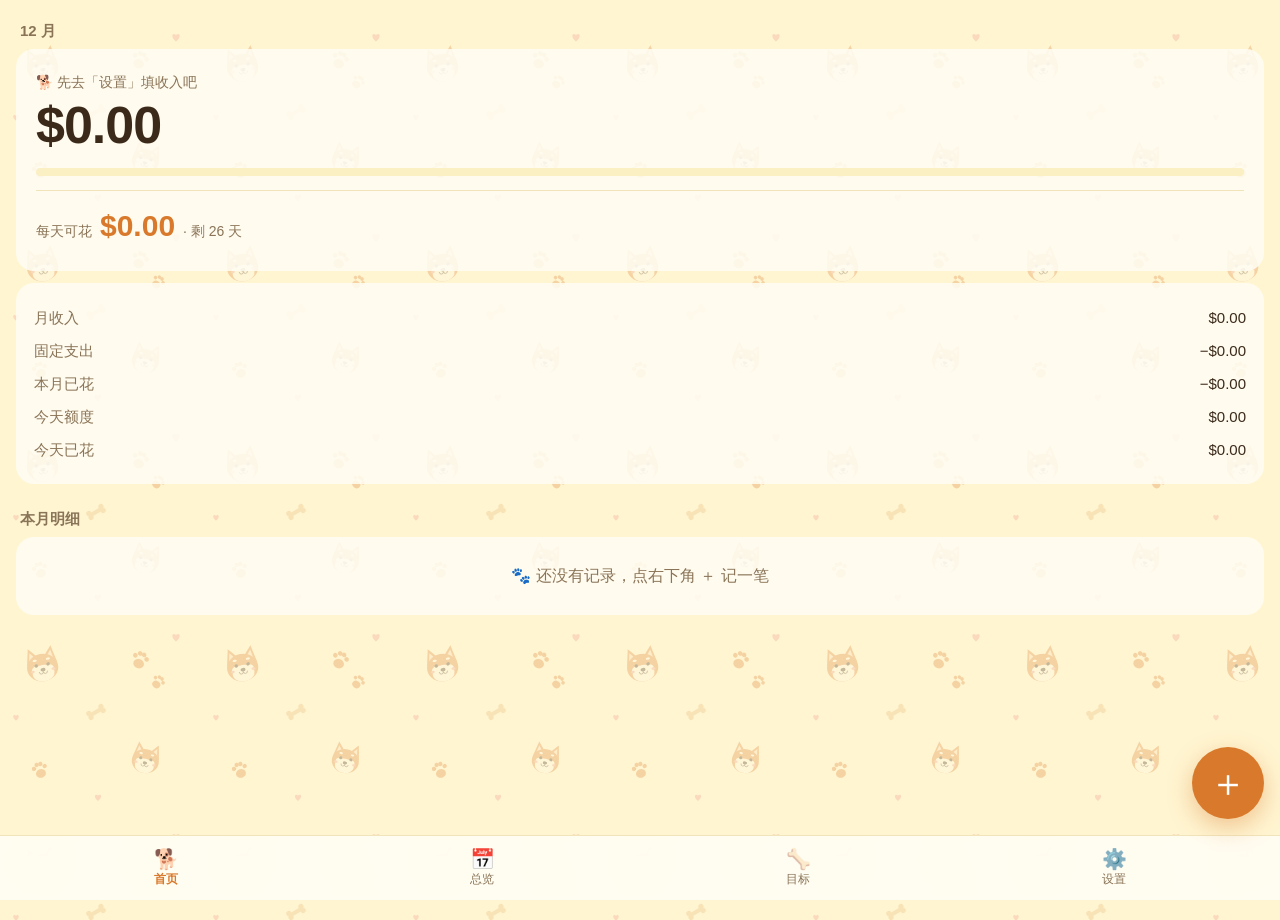
==== commit 6569eaf8: "目标截止日期：必须完成/不着急、温和提示；总览图标换成日历；加号只在首页显示 Co-Authored-By: Claude Opus 5.5 <noreply@anthropic.com>" ====
--- a/index.html
+++ b/index.html
@@ -20,7 +20,7 @@
 
 <nav class="tabbar">
   <button data-tab="home" class="active"><span class="ico">🐕</span>首页</button>
-  <button data-tab="overview"><span class="ico">📊</span>总览</button>
+  <button data-tab="overview"><span class="ico">📅</span>总览</button>
   <button data-tab="goals"><span class="ico">🦴</span>目标</button>
   <button data-tab="settings"><span class="ico">⚙️</span>设置</button>
 </nav>
--- a/style.css
+++ b/style.css
@@ -129,8 +129,8 @@
 .date-input { border: 0; background: var(--key); border-radius: 10px; padding: 6px 8px; font-size: 14px; max-width: 140px; }
 
 .amount-display { font-size: 48px; font-weight: 700; text-align: center; padding: 10px 0 6px; letter-spacing: -1px; }
-.note { width: 100%; border: 0; background: var(--card); border-radius: 12px; padding: 12px 14px; font-size: 16px; -webkit-user-select: text; user-select: text; }
-.cats { display: grid; grid-template-columns: repeat(4, 1fr); gap: 8px; margin: 12px 0; }
+.note { display: block; width: 100%; margin-bottom: 12px; border: 0; background: var(--card); border-radius: 12px; padding: 12px 14px; font-size: 16px; -webkit-user-select: text; user-select: text; }
+.cats { display: grid; grid-template-columns: repeat(4, 1fr); gap: 8px; margin: 0 0 12px; }
 .cat { background: var(--card); border-radius: 14px; min-height: 62px; display: flex; flex-direction: column; align-items: center; justify-content: center; font-size: 13px; gap: 2px; border: 2px solid transparent; }
 .cat span { font-size: 22px; }
 .cat.sel { border-color: var(--brand); background: var(--brand-soft); color: var(--brand); font-weight: 600; }
@@ -233,3 +233,9 @@
 /* 确认框：盖在其他弹层之上 */
 .confirm-bg { z-index: 40; }
 .confirm p { font-size: 17px; line-height: 1.5; text-align: center; margin: 12px 8px 18px; font-weight: 500; -webkit-user-select: text; user-select: text; }
+
+/* 目标截止日期 */
+.goal .due { margin-top: 8px; font-size: 14px; color: var(--muted); }
+.goal .due.soon { color: var(--brand); font-weight: 600; }
+.goal .due.ok { color: var(--brand); }
+.form input[type=date] { font-size: 17px; }
